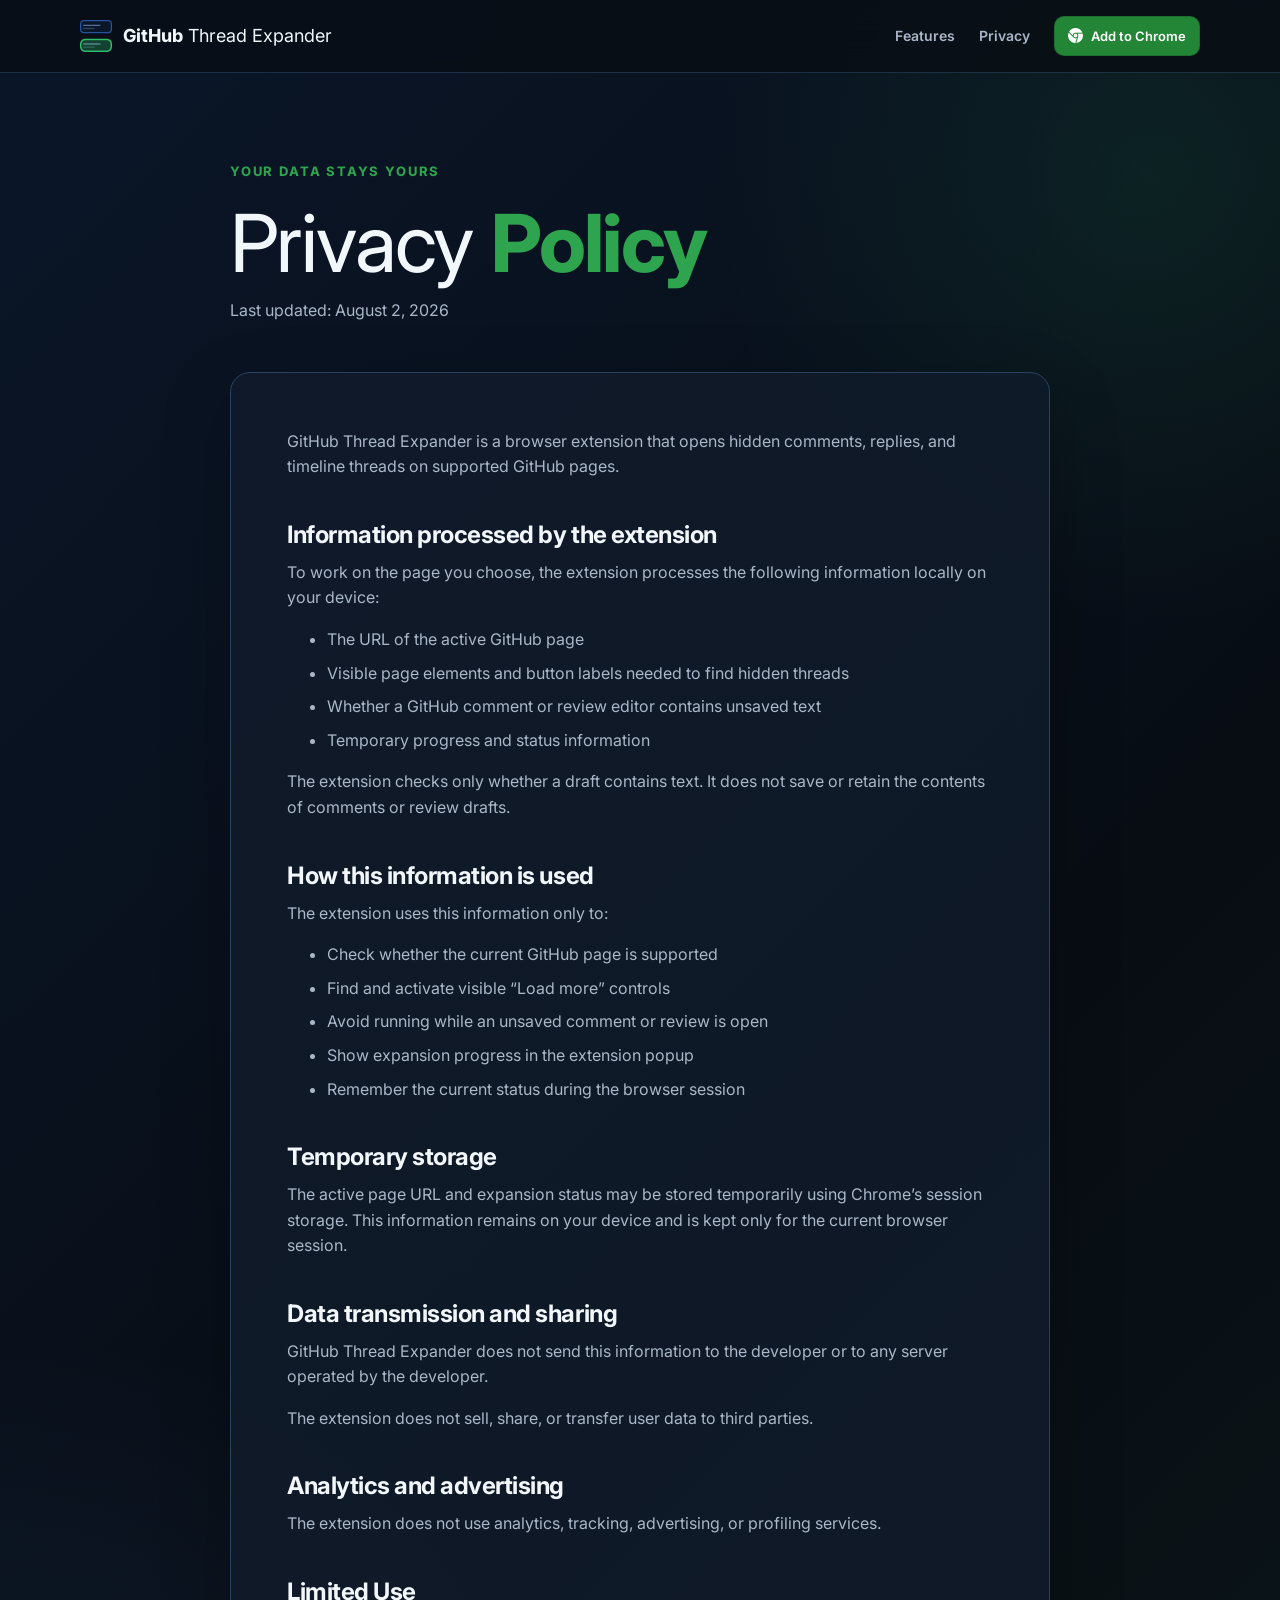
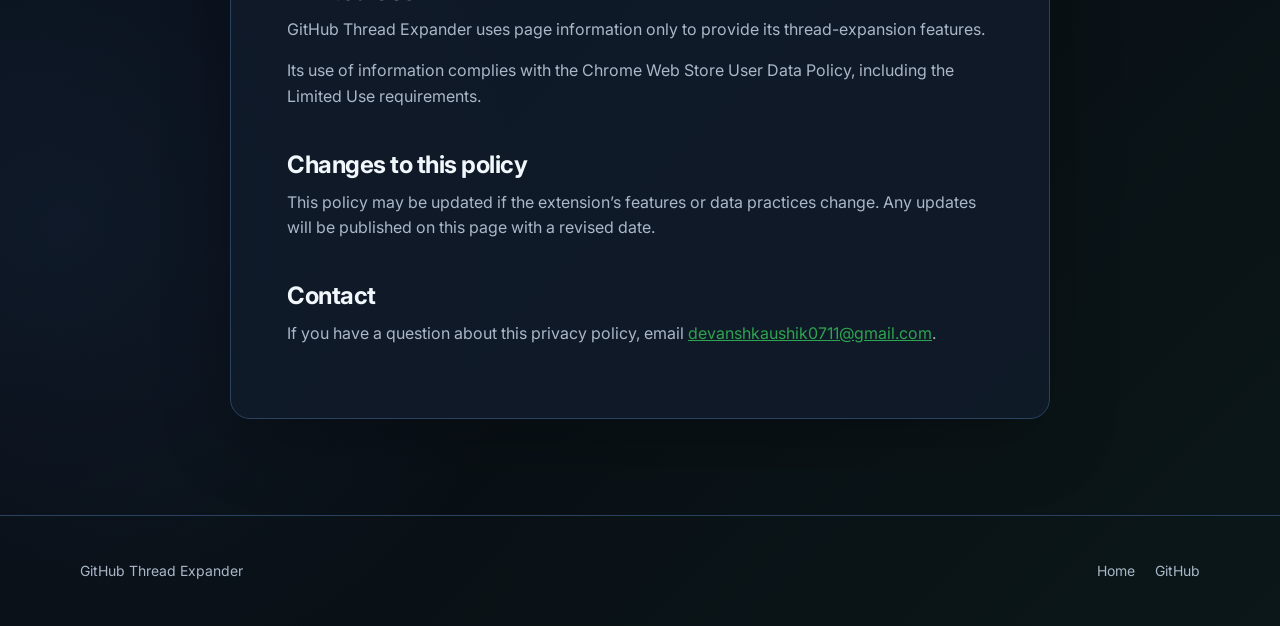
==== docs/privacy-policy/index.html @ ba5d3c0b "feat: enhance README and add privacy policy, new assets, and styles for improved documentation and U" ====
<!doctype html>
<html lang="en">
	<head>
		<meta charset="utf-8">
		<meta name="viewport" content="width=device-width, initial-scale=1">
		<meta name="description" content="Privacy policy for the GitHub Thread Expander browser extension.">
		<meta name="theme-color" content="#0a1629">
		<title>Privacy Policy · GitHub Thread Expander</title>
		<link rel="preconnect" href="https://fonts.googleapis.com">
		<link rel="preconnect" href="https://fonts.gstatic.com" crossorigin>
		<link href="https://fonts.googleapis.com/css2?family=Inter:wght@400;450;600;700;750&amp;display=swap" rel="stylesheet">
		<link rel="stylesheet" href="https://cdn.jsdelivr.net/npm/bootstrap-icons@1.13.1/font/bootstrap-icons.min.css">
		<link rel="icon" href="../assets/icon_48x48.png">
		<link rel="stylesheet" href="../styles.css">
	</head>
	<body class="policy-page">
		<header class="site-header">
			<nav class="nav" aria-label="Main navigation">
				<a class="brand" href="../">
					<img src="../assets/icon_48x48.png" alt="" height="32" width="32">
					<span><strong>GitHub</strong> Thread Expander</span>
				</a>
				<div class="nav-links">
					<a href="../#features">Features</a>
					<a href="./" aria-current="page">Privacy</a>
					<a class="button nav-cta" href="https://chromewebstore.google.com/detail/dfofphmolabcjnlffcionmncbddpoopg?utm_source=item-share-cb" target="_blank" rel="noopener noreferrer" aria-label="Add GitHub Thread Expander to Chrome">
						<i class="bi bi-browser-chrome" aria-hidden="true"></i>
						Add to Chrome
					</a>
				</div>
			</nav>
		</header>

		<main class="policy-wrap">
			<p class="eyebrow">Your data stays yours</p>
			<h1>Privacy <span class="green">Policy</span></h1>
			<p class="privacy-meta">Last updated: August 2, 2026</p>

			<article class="policy">
				<p>GitHub Thread Expander is a browser extension that opens hidden comments, replies, and timeline threads on supported GitHub pages.</p>

				<h2>Information processed by the extension</h2>
				<p>To work on the page you choose, the extension processes the following information locally on your device:</p>
				<ul>
					<li>The URL of the active GitHub page</li>
					<li>Visible page elements and button labels needed to find hidden threads</li>
					<li>Whether a GitHub comment or review editor contains unsaved text</li>
					<li>Temporary progress and status information</li>
				</ul>
				<p>The extension checks only whether a draft contains text. It does not save or retain the contents of comments or review drafts.</p>

				<h2>How this information is used</h2>
				<p>The extension uses this information only to:</p>
				<ul>
					<li>Check whether the current GitHub page is supported</li>
					<li>Find and activate visible “Load more” controls</li>
					<li>Avoid running while an unsaved comment or review is open</li>
					<li>Show expansion progress in the extension popup</li>
					<li>Remember the current status during the browser session</li>
				</ul>

				<h2>Temporary storage</h2>
				<p>The active page URL and expansion status may be stored temporarily using Chrome’s session storage. This information remains on your device and is kept only for the current browser session.</p>

				<h2>Data transmission and sharing</h2>
				<p>GitHub Thread Expander does not send this information to the developer or to any server operated by the developer.</p>
				<p>The extension does not sell, share, or transfer user data to third parties.</p>

				<h2>Analytics and advertising</h2>
				<p>The extension does not use analytics, tracking, advertising, or profiling services.</p>

				<h2>Limited Use</h2>
				<p>GitHub Thread Expander uses page information only to provide its thread-expansion features.</p>
				<p>Its use of information complies with the Chrome Web Store User Data Policy, including the Limited Use requirements.</p>

				<h2>Changes to this policy</h2>
				<p>This policy may be updated if the extension’s features or data practices change. Any updates will be published on this page with a revised date.</p>

				<h2>Contact</h2>
				<p>If you have a question about this privacy policy, email <a href="mailto:devanshkaushik0711@gmail.com">devanshkaushik0711@gmail.com</a>.</p>
			</article>
		</main>

		<footer class="site-footer">
			<div class="container footer-inner">
				<span>GitHub Thread Expander</span>
				<div class="footer-links">
					<a href="../">Home</a>
					<a href="https://github.com/devanshkaushik/github-thread-expander" target="_blank" rel="noopener noreferrer">GitHub</a>
				</div>
			</div>
		</footer>
	</body>
</html>
---- docs/styles.css ----
:root {
	color-scheme: dark;
	--bg: #0a1629;
	--bg-deep: #080d14;
	--surface: #101b2b;
	--surface-raised: #152238;
	--border: #29425f;
	--text: #f2f7fc;
	--muted: #aab7c8;
	--blue: #6d9dea;
	--primary: #238636;
	--primary-light: #2ea44f;
	--primary-text: #ffffff;
	--max-width: 1120px;
}

* {
	box-sizing: border-box;
}

html {
	scroll-behavior: smooth;
}

body {
	margin: 0;
	background:
		radial-gradient(circle at 90% 8%, rgba(46, 191, 107, 0.1), transparent 28rem),
		radial-gradient(circle at 5% 82%, rgba(74, 127, 211, 0.1), transparent 30rem),
		linear-gradient(135deg, var(--bg) 0%, var(--bg-deep) 58%, #0b1718 100%);
	color: var(--text);
	font-family: "Inter", ui-sans-serif, -apple-system, BlinkMacSystemFont, "Segoe UI", sans-serif;
	line-height: 1.6;
}

a {
	color: inherit;
}

img {
	display: block;
	max-width: 100%;
}

.site-header {
	position: sticky;
	top: 0;
	z-index: 10;
	border-bottom: 1px solid rgba(41, 66, 95, 0.65);
	background: rgba(8, 13, 20, 0.78);
	backdrop-filter: blur(18px);
}

.nav,
.container {
	width: min(calc(100% - 40px), var(--max-width));
	margin-inline: auto;
}

.nav {
	display: flex;
	min-height: 72px;
	align-items: center;
	justify-content: space-between;
	gap: 24px;
}

.brand {
	display: inline-flex;
	align-items: center;
	gap: 11px;
	font-size: 18px;
	font-weight: 400;
	text-decoration: none;
}

.brand strong {
	font-weight: 750;
}

.brand img {
	width: 32px;
	height: 32px;
}

.nav-links {
	display: flex;
	align-items: center;
	gap: 24px;
}

.nav-links a {
	color: var(--muted);
	font-size: 14px;
	font-weight: 600;
	text-decoration: none;
}

.nav-links a:hover,
.nav-links a:focus-visible {
	color: var(--text);
}

.button {
	display: inline-flex;
	gap: 8px;
	min-height: 46px;
	align-items: center;
	justify-content: center;
	border: 1px solid rgba(7, 26, 16, 0.2);
	border-radius: 10px;
	padding: 10px 18px;
	background: var(--primary);
	color: var(--primary-text);
	font-weight: 750;
	text-decoration: none;
	white-space: nowrap;
	transition: background-color 120ms ease, border-color 120ms ease, color 120ms ease;
}

.button:hover {
	background: var(--primary-light);
	border-color: rgba(255, 255, 255, 0.28);
}

.button.secondary {
	border-color: var(--border);
	background: rgba(16, 27, 43, 0.7);
	color: var(--text);
}

.button.secondary:hover {
	border-color: #52739a;
	background: rgba(21, 34, 56, 0.92);
}

.nav-links .nav-cta {
	min-height: 38px;
	gap: 8px;
	padding: 7px 13px;
	color: var(--primary-text);
	font-size: 13px;
}

.nav-cta .bi {
	font-size: 15px;
}

.hero {
	padding: 104px 0 72px;
	text-align: center;
}

.eyebrow {
	margin: 0 0 18px;
	color: var(--primary-light);
	font-size: 13px;
	font-weight: 750;
	letter-spacing: 0.14em;
	text-transform: uppercase;
}

h1,
h2,
p {
	margin-top: 0;
}

h1 {
	max-width: 950px;
	margin-inline: auto;
	margin-bottom: 24px;
	font-size: clamp(3rem, 7vw, 5.7rem);
	font-weight: 430;
	letter-spacing: -0.02em;
	line-height: 1.08;
}

.blue {
	color: var(--blue);
	font-weight: 750;
}

.green {
	color: var(--primary-light);
	font-weight: 750;
}

.hero-copy {
	max-width: 660px;
	margin: 0 auto 32px;
	color: var(--muted);
	font-size: 19px;
}

.actions {
	display: flex;
	justify-content: center;
	gap: 12px;
	flex-wrap: wrap;
}

.product-shot {
	margin: 64px 0 0;
	overflow: hidden;
	border: 1px solid var(--border);
	border-radius: 18px;
	background: var(--surface);
	box-shadow: 0 30px 80px rgba(0, 0, 0, 0.38);
}

.product-shot img {
	width: 100%;
}

.section {
	padding: 84px 0;
}

.section-heading {
	max-width: 720px;
	margin-bottom: 38px;
}

h2 {
	margin-bottom: 12px;
	font-size: clamp(2rem, 4vw, 3.5rem);
	font-weight: 450;
	letter-spacing: -0.04em;
	line-height: 1.08;
}

.section-heading p,
.privacy-meta,
.policy p,
.policy li {
	color: var(--muted);
}

.feature-flow {
	margin-top: 56px;
}

.feature-step + .feature-step {
	margin-top: 150px;
}

.feature-step-inner {
	display: grid;
	grid-template-columns: minmax(0, 0.78fr) minmax(0, 1.22fr);
	align-items: center;
	gap: 56px;
}

.feature-step-reverse {
	grid-template-columns: minmax(0, 1.22fr) minmax(0, 0.78fr);
}

.feature-copy {
	padding-block: 28px;
}

.step-number {
	display: inline-grid;
	width: 38px;
	height: 38px;
	margin-bottom: 24px;
	place-items: center;
	border: 1px solid rgba(46, 164, 79, 0.45);
	border-radius: 10px;
	background: rgba(46, 164, 79, 0.1);
	color: var(--primary-light);
	font-size: 13px;
	font-weight: 750;
}

.feature-copy h3 {
	margin: 0 0 16px;
	font-size: clamp(2rem, 3.6vw, 3.25rem);
	font-weight: 520;
	letter-spacing: -0.035em;
	line-height: 1.08;
}

.feature-copy > p {
	margin-bottom: 26px;
	color: var(--muted);
	font-size: 17px;
	line-height: 1.75;
}

.feature-image {
	margin: 0;
	overflow: hidden;
	border: 1px solid var(--border);
	border-radius: 18px;
	background: var(--surface);
	box-shadow: 0 30px 80px rgba(0, 0, 0, 0.34);
}

.feature-image img {
	width: 100%;
}

@keyframes feature-image-reveal {
	from {
		opacity: 0.35;
		transform: scale(0.95) translateY(3px);
	}

	to {
		opacity: 1;
		transform: scale(1);
	}
}

@media (prefers-reduced-motion: no-preference) {
	@supports (animation-timeline: view()) {
		.feature-image {
			animation: feature-image-reveal linear both;
			animation-timeline: view();
			animation-range: entry 8% cover 32%;
		}
	}
}

.supported-list {
	display: flex;
	gap: 10px;
	flex-wrap: wrap;
}

.tag {
	border: 1px solid var(--border);
	border-radius: 999px;
	padding: 8px 13px;
	color: var(--muted);
	font-size: 14px;
}

.feature-points {
	display: grid;
	gap: 12px;
	margin: 0;
	padding: 0;
	list-style: none;
}

.feature-points li {
	position: relative;
	padding-left: 22px;
	color: var(--text);
	font-size: 14px;
}

.feature-points li::before {
	position: absolute;
	top: 0.65em;
	left: 0;
	width: 7px;
	height: 7px;
	border-radius: 50%;
	background: var(--primary-light);
	content: "";
}

.closing-cta {
	display: flex;
	align-items: center;
	justify-content: space-between;
	gap: 48px;
	margin-top: 26px;
	border: 1px solid var(--border);
	border-radius: 20px;
	padding: 52px;
	background: rgba(16, 27, 43, 0.72);
}

.closing-cta > div {
	max-width: 680px;
}

.closing-cta h2 {
	margin-bottom: 10px;
}

.closing-cta p:not(.eyebrow) {
	margin-bottom: 0;
	color: var(--muted);
}

.closing-cta .button {
	flex: 0 0 auto;
}

.site-footer {
	margin-top: 72px;
	border-top: 1px solid var(--border);
}

.footer-inner {
	display: flex;
	min-height: 110px;
	align-items: center;
	justify-content: space-between;
	gap: 20px;
	color: var(--muted);
	font-size: 14px;
}

.footer-links {
	display: flex;
	gap: 20px;
}

.footer-links a {
	text-decoration: none;
}

.policy-page {
	min-height: 100vh;
}

.policy-wrap {
	width: min(calc(100% - 40px), 820px);
	margin: 0 auto;
	padding: 88px 0 24px;
}

.policy-wrap h1 {
	margin: 0 0 12px;
	font-size: clamp(2.8rem, 7vw, 5rem);
	text-align: left;
}

.privacy-meta {
	margin-bottom: 48px;
}

.policy {
	border: 1px solid var(--border);
	border-radius: 20px;
	padding: clamp(24px, 6vw, 56px);
	background: rgba(16, 27, 43, 0.82);
	box-shadow: 0 24px 70px rgba(0, 0, 0, 0.24);
}

.policy h2 {
	margin-top: 42px;
	font-size: 24px;
	font-weight: 700;
	letter-spacing: -0.02em;
}

.policy h2:first-child {
	margin-top: 0;
}

.policy a {
	color: var(--primary-light);
}

.policy li + li {
	margin-top: 8px;
}

@media (max-width: 760px) {
	.nav {
		gap: 14px;
	}

	.nav-links a:not(.button) {
		display: none;
	}

	.hero {
		padding-top: 72px;
	}

	.feature-step-inner,
	.feature-step-reverse {
		grid-template-columns: 1fr;
		gap: 20px;
	}

	.feature-step + .feature-step {
		margin-top: 96px;
	}

	.feature-copy {
		order: 1;
		padding-block: 0;
	}

	.feature-image {
		order: 2;
	}

	.feature-copy > p {
		font-size: 16px;
		line-height: 1.65;
	}

	.closing-cta {
		align-items: flex-start;
		flex-direction: column;
		gap: 28px;
		padding: 30px;
	}

	.footer-inner {
		align-items: flex-start;
		flex-direction: column;
		padding: 28px 0;
	}
}
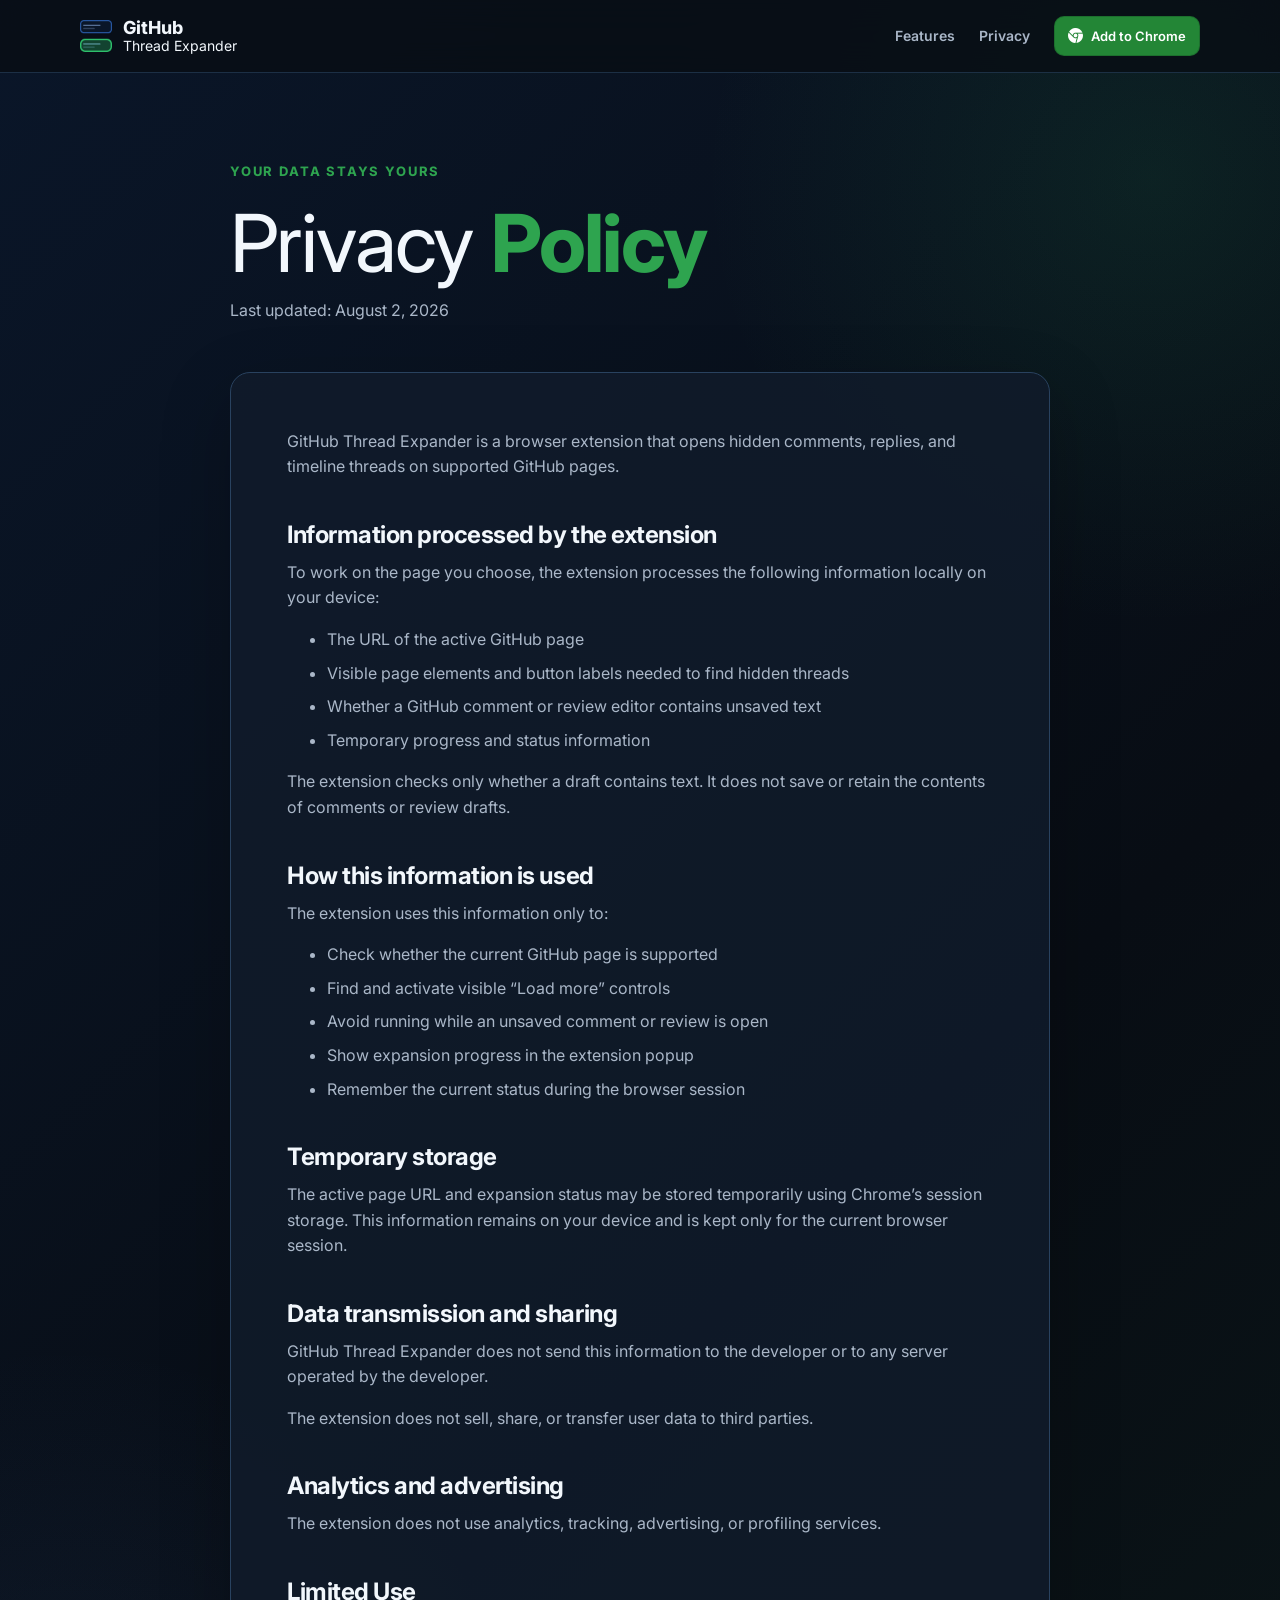
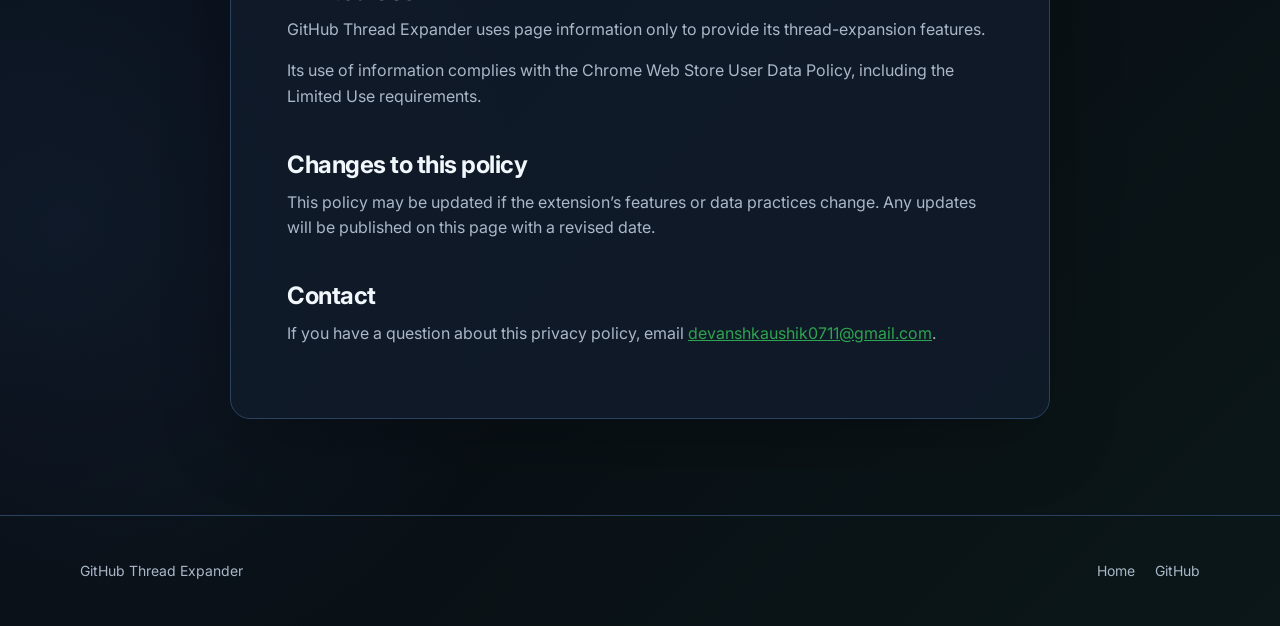
==== commit 056b02cc: "feat: update branding styles and improve navigation text for better clarity" ====
--- a/docs/privacy-policy/index.html
+++ b/docs/privacy-policy/index.html
@@ -18,7 +18,7 @@
 			<nav class="nav" aria-label="Main navigation">
 				<a class="brand" href="../">
 					<img src="../assets/icon_48x48.png" alt="" height="32" width="32">
-					<span><strong>GitHub</strong> Thread Expander</span>
+					<span class="brand-name"><strong>GitHub</strong><span>Thread Expander</span></span>
 				</a>
 				<div class="nav-links">
 					<a href="../#features">Features</a>
--- a/docs/styles.css
+++ b/docs/styles.css
@@ -78,6 +78,16 @@
 	font-weight: 750;
 }
 
+.brand-name {
+	display: flex;
+	flex-direction: column;
+	line-height: 1.1;
+}
+
+.brand-name > span {
+	font-size: 0.78em;
+}
+
 .brand img {
 	width: 32px;
 	height: 32px;
@@ -167,7 +177,7 @@
 }
 
 h1 {
-	max-width: 950px;
+	max-width: 1100px;
 	margin-inline: auto;
 	margin-bottom: 24px;
 	font-size: clamp(3rem, 7vw, 5.7rem);
@@ -187,7 +197,7 @@
 }
 
 .hero-copy {
-	max-width: 660px;
+	max-width: 480px;
 	margin: 0 auto 32px;
 	color: var(--muted);
 	font-size: 19px;
